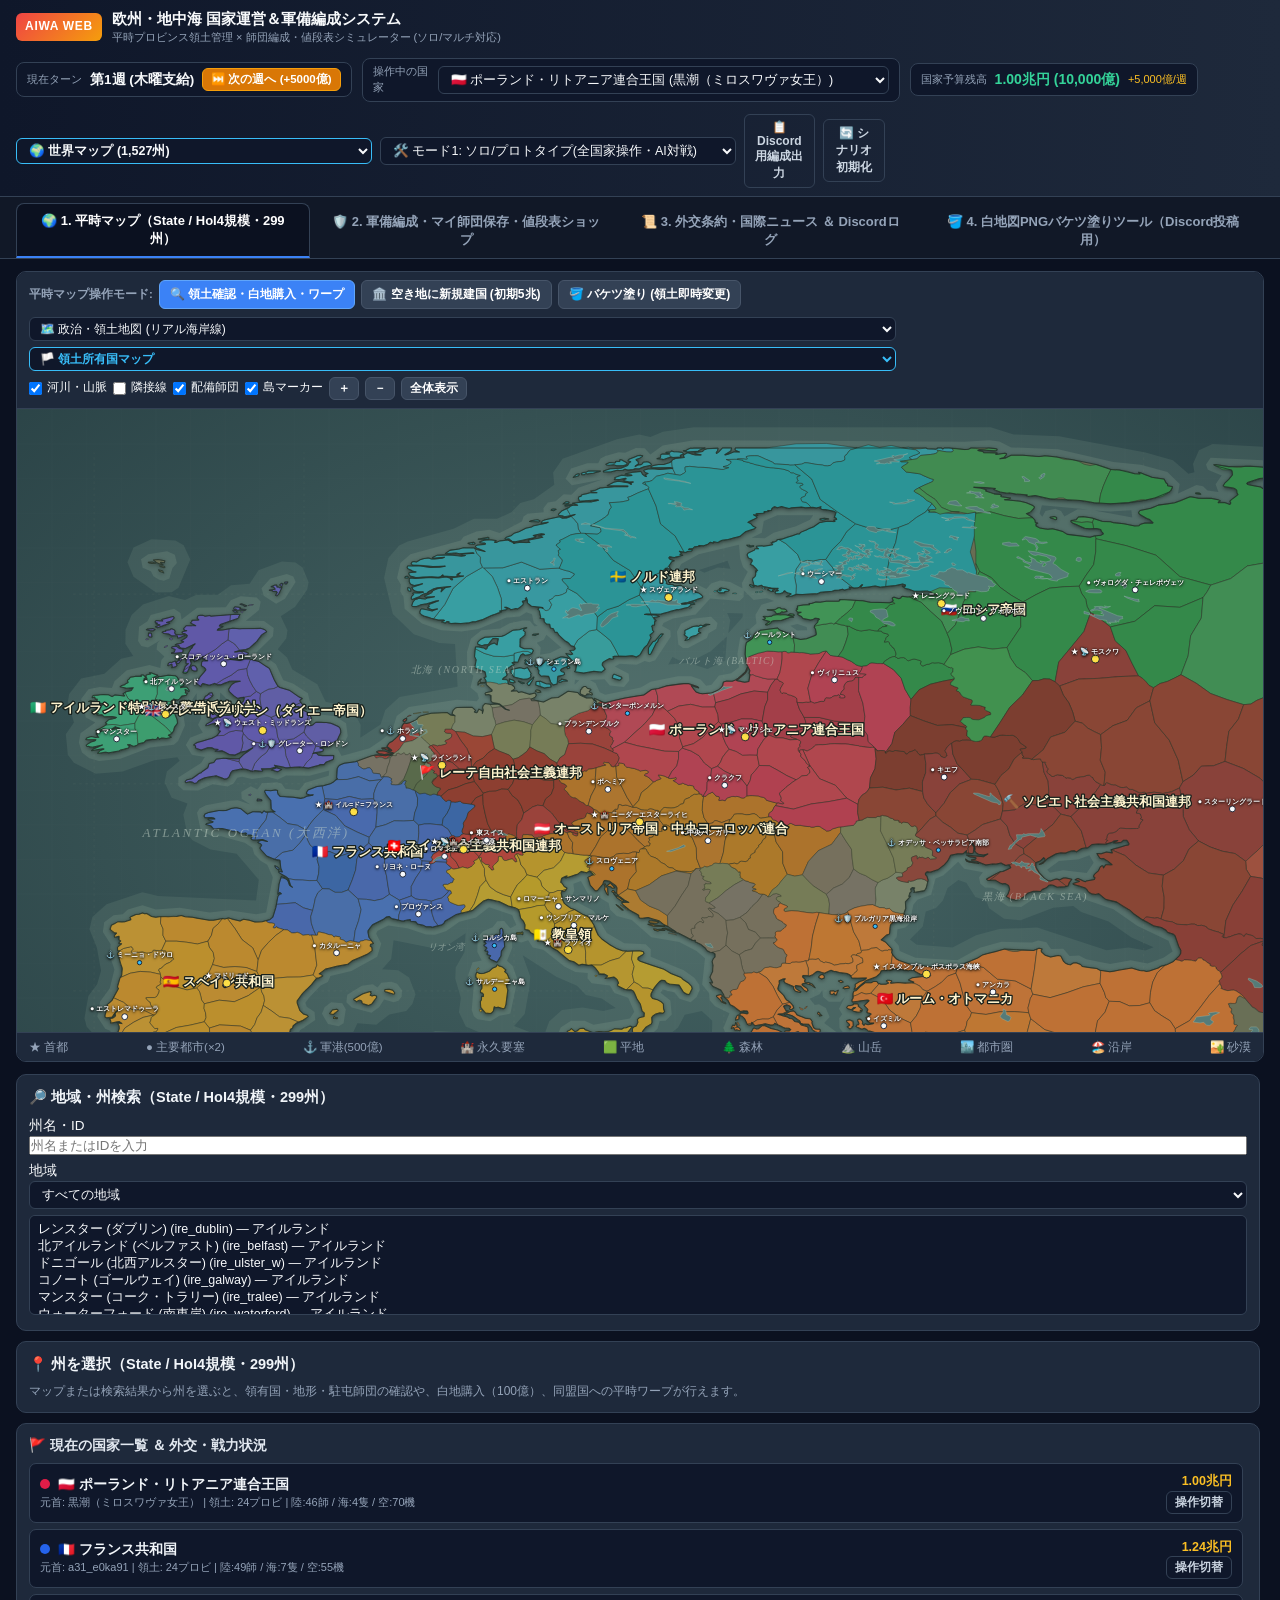
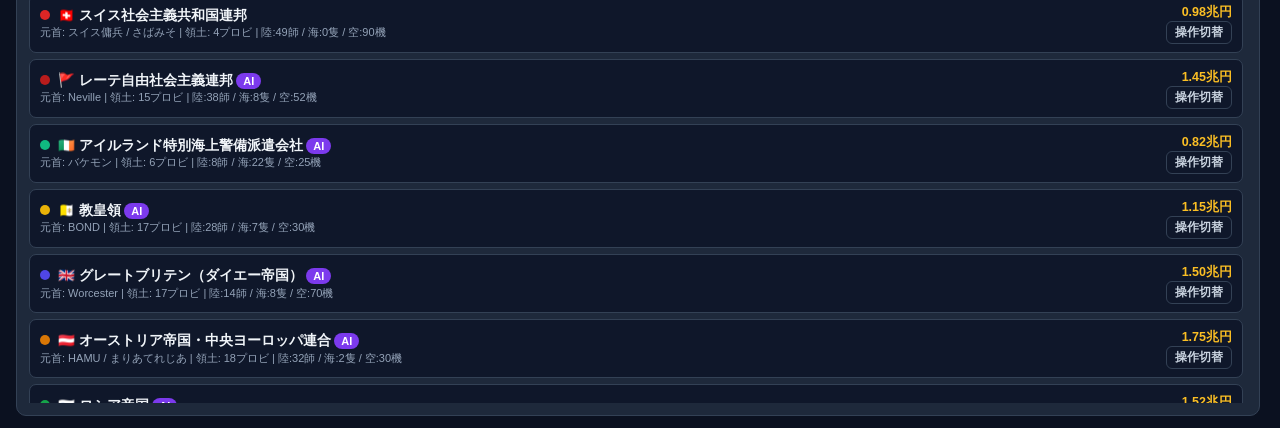
==== static/index.html @ 78592001 "feat: 陸海空の兵器区分フィルタ・戦車カタログ、史実編成プリセット拡充、国家・軍備共有コード(入出力)機能を実装" ====
<!DOCTYPE html>
<html lang="ja">
<head>
  <meta charset="UTF-8" />
  <meta name="viewport" content="width=device-width, initial-scale=1.0" />
  <title>AIWA Web Command — 欧州・地中海 国家運営＆戦術ウォーゲーム</title>
  <link rel="stylesheet" href="/static/styles.css?v=20261110_europe1914" />
</head>
<body>
  <!-- トップヘッダー：国家切替・予算表示・週進行・モード切替 -->
  <header class="topbar">
    <div class="brand">
      <span class="brand-badge">AIWA WEB</span>
      <div>
        <h1>欧州・地中海 国家運営＆軍備編成システム</h1>
        <p class="subtitle">平時プロビンス領土管理 × 師団編成・値段表シミュレーター (ソロ/マルチ対応)</p>
      </div>
    </div>

    <div class="topbar-center">
      <div class="stat-pill">
        <span class="pill-label">現在ターン</span>
        <strong id="ui-week">第1週 (木曜支給)</strong>
        <button id="btn-advance-week" class="btn btn-xs btn-amber" title="木曜0:00の週資金(+5000億＋割譲ボーナス)を全国家に支給し、AI国家を行動させます">⏭️ 次の週へ (+5000億)</button>
      </div>

      <div class="stat-pill nation-selector-pill">
        <span class="pill-label">操作中の国家</span>
        <select id="select-active-nation"></select>
        <span id="ui-nation-ai-badge" class="badge badge-ai" style="display:none;">AI担当</span>
      </div>

      <div class="stat-pill budget-pill">
        <span class="pill-label">国家予算残高</span>
        <strong id="ui-nation-budget">0.00兆円 (0億)</strong>
        <span id="ui-nation-income" class="sub-val">+5000億/週</span>
      </div>
    </div>

    <div class="topbar-right">
      <select id="select-active-world" class="select-world-dropdown" title="ワールド切替">
        <option value="world_admin1" selected>🌍 世界マップ (1,527州)</option>
        <option value="default">🇪🇺 欧州マップ (299州・現行戦役)</option>
      </select>
      <select id="select-game-mode" class="mode-select" title="まず1(ソロ/検証プロトタイプ) と のちに2(マルチプレイ国別ロック) を切り替え">
        <option value="sandbox">🛠️ モード1: ソロ/プロトタイプ(全国家操作・AI対戦)</option>
        <option value="multiplayer">🌐 モード2: マルチプレイ(国別パスコード保護)</option>
      </select>
      <button id="btn-export-discord" class="btn btn-sm btn-outline">📋 Discord用編成出力</button>
      <button id="btn-scenario-menu" class="btn btn-sm btn-outline">🔄 シナリオ初期化</button>
    </div>
  </header>

  <!-- メインナビゲーションタブ（宣戦布告以降の戦時マップは一旦切り離し） -->
  <nav class="main-tabs">
    <button class="tab-btn active" data-tab="tab-peacetime-map">
      🌍 1. 平時マップ（State / HoI4規模・299州）
    </button>
    <button class="tab-btn tab-war-highlight" data-tab="tab-wartime-map" style="display:none;">
      ⚔️ 戦時マップ（分離型・戦術作戦ボード ＆ AI審判）
      <span id="badge-active-wars" class="tab-counter">1</span>
    </button>
    <button class="tab-btn" data-tab="tab-military">
      🛡️ 2. 軍備編成・マイ師団保存・値段表ショップ
    </button>
    <button class="tab-btn" data-tab="tab-diplomacy">
      📜 3. 外交条約・国際ニュース ＆ Discordログ
    </button>
    <button class="tab-btn" data-tab="tab-png-painter">
      🪣 4. 白地図PNGバケツ塗りツール（Discord投稿用）
    </button>
  </nav>

  <!-- ====================================================================== -->
  <!-- TAB 1: 平時マップ（戦略プロビンス地図・建国・白地購入・平時ワープ） -->
  <!-- ====================================================================== -->
  <main id="tab-peacetime-map" class="tab-panel active">
    <div class="split-layout">
      <!-- 左：インタラクティブ欧州・地中海プロビンスSVGマップ -->
      <section class="map-Area">
        <div class="map-toolbar">
          <div class="tool-group">
            <span class="tool-label">平時マップ操作モード:</span>
            <button class="btn btn-sm map-tool-btn active" data-ptool="inspect">🔍 領土確認・白地購入・ワープ</button>
            <button class="btn btn-sm map-tool-btn" data-ptool="found">🏛️ 空き地に新規建国 (初期5兆)</button>
            <button class="btn btn-sm map-tool-btn" data-ptool="bucket">🪣 バケツ塗り (領土即時変更)</button>
          </div>
          <div class="tool-group">
            <select id="select-peace-map-style" class="mode-select" style="font-size:12px;padding:3px 6px;">
              <option value="political">🗺️ 政治・領土地図 (リアル海岸線)</option>
              <option value="terrain">⛰️ 自然地形アトラス (山岳・河川強調)</option>
              <option value="hq_dark">📡 参謀本部ブリーフィング図</option>
            </select>
            <select id="select-peace-color-mode" class="mode-select" style="font-size:12px;padding:3px 6px;border-color:#38bdf8;background:#0f172a;color:#38bdf8;font-weight:600;">
              <option value="owner">🏳️ 領土所有国マップ</option>
              <option value="diplomacy">🤝 外交関係カラーマップ</option>
            </select>
            <label class="checkbox-label">
              <input type="checkbox" id="chk-show-terrain" checked /> 河川・山脈
            </label>
            <label class="checkbox-label">
              <input type="checkbox" id="chk-show-adj" /> 隣接線
            </label>
            <label class="checkbox-label">
              <input type="checkbox" id="chk-show-units" checked /> 配備師団
            </label>
            <label class="checkbox-label" id="label-chk-island-markers">
              <input type="checkbox" id="chk-show-island-markers" checked /> 島マーカー
            </label>
            <button id="btn-peace-zoom-in" class="btn btn-xs">＋</button>
            <button id="btn-peace-zoom-out" class="btn btn-xs">－</button>
            <button id="btn-peace-zoom-reset" class="btn btn-xs">全体表示</button>
          </div>
        </div>

        <div id="peacetime-map-viewport" class="svg-viewport">
          <svg id="peacetime-svg" viewBox="150 40 1120 920" xmlns="http://www.w3.org/2000/svg"></svg>
          <div id="hoi4-state-tooltip" role="tooltip" hidden></div>
        </div>

        <div class="map-legend">
          <span>★ 首都</span>
          <span>● 主要都市(×2)</span>
          <span>⚓ 軍港(500億)</span>
          <span>🏰 永久要塞</span>
          <span>🟩 平地</span>
          <span>🌲 森林</span>
          <span>⛰️ 山岳</span>
          <span>🏙️ 都市圏</span>
          <span>🏖️ 沿岸</span>
          <span>🏜️ 砂漠</span>
        </div>
        <div id="diplomacy-legend-bar" class="map-legend" style="display:none;background:rgba(15,23,42,0.9);border:1px solid #38bdf8;margin-top:4px;">
          <strong style="color:#38bdf8;">🤝 外交カラー凡例:</strong>
          <span><span style="display:inline-block;width:12px;height:12px;background:#fde047;border-radius:2px;vertical-align:middle;"></span> 選択国家(自国)</span>
          <span><span style="display:inline-block;width:12px;height:12px;background:#10b981;border-radius:2px;vertical-align:middle;"></span> 軍事同盟国</span>
          <span><span style="display:inline-block;width:12px;height:12px;background:#38bdf8;border-radius:2px;vertical-align:middle;"></span> 不可侵条約国</span>
          <span><span style="display:inline-block;width:12px;height:12px;background:#a855f7;border-radius:2px;vertical-align:middle;"></span> 軍事通行権</span>
          <span><span style="display:inline-block;width:12px;height:12px;background:#ef4444;border-radius:2px;vertical-align:middle;"></span> 交戦国(戦争中)</span>
          <span><span style="display:inline-block;width:12px;height:12px;background:#475569;border-radius:2px;vertical-align:middle;"></span> 中立国</span>
        </div>
      </section>

      <!-- 右：選択プロビンス詳細 / 建国フォーム / バケツ塗りパレット -->
      <aside class="side-panel">
        <div class="card state-search">
          <h2>🔎 地域・州検索（State / HoI4規模・299州）</h2>
          <label>州名・ID <input id="state-search" type="search" placeholder="州名またはIDを入力" /></label>
          <label>地域 <select id="state-region-filter"><option value="">すべての地域</option></select></label>
          <select id="state-search-results" size="5" aria-label="検索結果"></select>
        </div>
        <!-- パネルA: プロビンス詳細＆白地購入＆平時ワープ -->
        <div id="peace-panel-inspect" class="card">
          <h2 id="prov-detail-title">📍 州を選択（State / HoI4規模・299州）</h2>
          <div id="prov-detail-body" class="card-body">
            <p class="muted">マップまたは検索結果から州を選ぶと、領有国・地形・駐屯師団の確認や、白地購入（100億）、同盟国への平時ワープが行えます。</p>
          </div>
        </div>

        <!-- パネルB: 新規建国ウィザード -->
        <div id="peace-panel-found" class="card" style="display:none;">
          <h2>🏛️ 新規建国申請（#建国ルール 準拠）</h2>
          <p class="rule-note">
            ・首都と主要都市は、選んだ白地の領土でつなげてください<br/>
            ・<strong>首都1つ＋主要都市2つ</strong>を設置（基本的に陸続き必須）<br/>
            ・建国時に<strong>初期資金5兆円（50,000億）</strong>を支給！
          </p>
          <div class="form-grid">
            <label>国名 <input type="text" id="found-name" placeholder="例: 地中海連邦共和国" /></label>
            <div class="row-2">
              <label>国旗絵文字 <input type="text" id="found-flag" value="🏳️" /></label>
              <label>国家カラー <input type="color" id="found-color" value="#06b6d4" /></label>
            </div>
            <div class="row-2">
              <label>指導者・プレイヤー名 <input type="text" id="found-leader" placeholder="あなたの名前" /></label>
              <label>パスコード(マルチ用・任意) <input type="text" id="found-passcode" placeholder="省略可" /></label>
            </div>
            <label class="checkbox-label">
              <input type="checkbox" id="found-is-ai" /> 🤖 この国をAI国家（CPU担当）にする
            </label>
            <div class="found-selection-box">
              <div><strong class="found-capital">★ 首都 (1つ):</strong> <span id="found-cap-label" class="highlight-text">マップ上の空き地をクリック</span></div>
              <div><strong class="found-city">● 主要都市 (2つ):</strong> <span id="found-cities-label" class="highlight-text">未選択 (0/2)</span></div>
              <div><strong class="found-extra">🗺️ 追加初期領土:</strong> <span id="found-provs-label" class="muted">なし</span></div>
              <button type="button" id="btn-found-austria-1914" class="btn btn-xs btn-outline" hidden>1914年のオーストリア＝ハンガリー帝国領を選択</button>
              <p id="found-status" role="status">白地の首都1つと主要都市2つを選んでください。</p>
              <button type="button" id="btn-found-connect" class="btn btn-xs btn-outline" disabled>間の空き地を追加</button>
              <button type="button" id="btn-found-clear-sel" class="btn btn-xs btn-outline">選択プロビンスをクリア</button>
            </div>
            <label>国家設定・背景ストーリー <textarea id="found-lore" rows="2" placeholder="建国の経緯や政体など"></textarea></label>
            <button id="btn-submit-found" class="btn btn-primary btn-block">🏛️ この内容で建国する（初期資金5兆円交付）</button>
          </div>
        </div>

        <!-- パネルC: バケツ塗りツール -->
        <div id="peace-panel-bucket" class="card" style="display:none;">
          <h2>🪣 領土バケツ塗りモード</h2>
          <p class="rule-note">塗りたい国家（または白地化）を選んでマップ上のプロビンスをクリックすると、即座に領土が切り替わります。</p>
          <label>塗りつぶし対象:
            <select id="select-bucket-owner"></select>
          </label>
        </div>

        <!-- 選択中プロビンスへの平時ワープ＆国家サマリー -->
        <div class="card">
          <h3>🚩 現在の国家一覧 ＆ 外交・戦力状況</h3>
          <div id="peace-nation-list" class="nation-mini-list"></div>
        </div>
      </aside>
    </div>
  </main>

  <!-- ====================================================================== -->
  <!-- TAB 2: 戦時マップ（平時マップから完全分離された戦術作戦ボード＆戦争審判） -->
  <!-- ====================================================================== -->
  <main id="tab-wartime-map" class="tab-panel">
    <div class="split-layout war-layout">
      <!-- 左：戦時専用・戦術作戦ボード (map.army / tactrace スタイル) -->
      <section class="map-area">
        <div class="map-toolbar war-toolbar">
          <div class="tool-group">
            <label>対象戦争:
              <select id="select-active-war"></select>
            </label>
            <button id="btn-open-declare-war" class="btn btn-xs btn-danger">🔥 新規宣戦布告</button>
            <label>戦術マップ戦域:
              <select id="select-war-theater"></select>
            </label>
          </div>

          <div class="tool-group">
            <span class="tool-label">作戦ボード描画ツール:</span>
            <button class="btn btn-xs war-tool-btn active" data-wtool="move">✥ 部隊アイコン移動</button>
            <button class="btn btn-xs war-tool-btn" data-wtool="add_unit">➕ 部隊シンボル追加</button>
            <button class="btn btn-xs war-tool-btn" data-wtool="draw_attack">🏹 攻撃進軍矢印</button>
            <button class="btn btn-xs war-tool-btn" data-wtool="draw_defend">🛡️ 防衛陣地線</button>
            <button class="btn btn-xs war-tool-btn" data-wtool="draw_naval">🌊 強襲揚陸・艦隊機動</button>
            <button class="btn btn-xs war-tool-btn" data-wtool="draw_counter">⚡ 機動逆襲矢印</button>
          </div>

          <div class="tool-group">
            <label>操作陣営:
              <select id="select-war-side">
                <option value="attacker">🔴 攻撃側陣営</option>
                <option value="defender">🔵 防衛側陣営</option>
              </select>
            </label>
            <label>表示レイヤー:
              <select id="select-war-layer-view">
                <option value="both">👁️ 両軍表示 (審判・全体検証)</option>
                <option value="attacker">🔴 攻撃側作戦のみ表示</option>
                <option value="defender">🔵 防衛側作戦のみ表示</option>
              </select>
            </label>
            <button id="btn-war-clear-drawings" class="btn btn-xs btn-outline">🗑️ 選択陣営の矢印クリア</button>
          </div>
        </div>

        <!-- 戦時専用・戦術SVGボード (1000x860) -->
        <div id="wartime-map-viewport" class="svg-viewport war-viewport">
          <svg id="wartime-svg" viewBox="0 0 1080 860" xmlns="http://www.w3.org/2000/svg"></svg>
        </div>

        <div class="map-legend war-legend">
          <span>💡 <strong>使い方:</strong> 『🏹 攻撃進軍矢印』等を選び、戦術マップ上を<strong>ドラッグ（または始点→終点クリック）</strong>すると作戦矢印を描画できます。『✥ 部隊アイコン移動』でNATO兵科シンボルを自由配置できます。</span>
          <div>
            <button id="btn-export-milx" class="btn btn-xs btn-outline">💾 作戦ファイル(.milxyz/.json)保存</button>
            <label class="btn btn-xs btn-outline" style="cursor:pointer;">
              📂 作戦ファイル読込 <input type="file" id="input-import-milx" accept=".json,.milxyz" style="display:none;" />
            </label>
          </div>
        </div>
      </section>

      <!-- 右：作戦ドクトリン提出・戦力比較・AI自動立案・ハイブリッド審判実行 -->
      <aside class="side-panel war-side-panel">
        <div class="card">
          <div class="card-header-flex">
            <h2 id="war-panel-title">⚔️ 戦術作戦司令部</h2>
            <span id="war-status-badge" class="badge badge-warn">作戦立案中</span>
          </div>

          <div id="war-coalition-box" class="coalition-versus-box"></div>

          <!-- 部隊シンボル追加設定（add_unit選択時） -->
          <div id="war-add-unit-box" class="sub-box" style="display:none;">
            <h4>➕ 戦術マップへ追加するNATO部隊シンボル</h4>
            <div class="row-2">
              <select id="new-tu-type">
                <option value="infantry">歩兵師団/軍団 [X]</option>
                <option value="mech">機械化歩兵部隊</option>
                <option value="armor">機甲・戦車軍団</option>
                <option value="mountain">山岳歩兵部隊</option>
                <option value="airborne">空挺降下部隊</option>
                <option value="marine">海兵強襲揚陸部隊</option>
                <option value="fleet">主力艦隊・船団</option>
                <option value="air">航空撃滅・爆撃航空団</option>
              </select>
              <input type="text" id="new-tu-name" placeholder="部隊名 (例: 第1機甲軍)" />
            </div>
            <p class="muted">※上の項目を設定して左の戦術マップをクリックすると配置されます。</p>
          </div>

          <!-- 戦略目標プロビンス指定（平時マップ連動の攻略目標） -->
          <div class="sub-box">
            <h4>🎯 戦略攻略目標プロビンス（勝敗時の占領対象）</h4>
            <div class="row-2">
              <select id="war-arrow-from"></select>
              <select id="war-arrow-to"></select>
            </div>
            <div class="row-2" style="margin-top:6px;">
              <select id="war-arrow-type">
                <option value="attack">地上正面突破</option>
                <option value="naval">強襲上陸(要:揚陸船団)</option>
                <option value="airborne">空挺降下(要:空挺連隊)</option>
              </select>
              <button id="btn-add-strat-target" class="btn btn-xs btn-primary">＋ 攻略目標に追加</button>
            </div>
            <div id="war-strat-target-list" class="tag-list" style="margin-top:6px;"></div>
          </div>

          <!-- 両陣営の作戦ドクトリン＆AI自動立案 -->
          <div class="doctrine-box">
            <div class="doctrine-header">
              <strong>🔴 攻撃側 作戦ドクトリン・指示書</strong>
              <button id="btn-ai-plan-atk" class="btn btn-xs btn-outline">🤖 AIに攻撃作戦を自動立案させる</button>
            </div>
            <textarea id="war-atk-doctrine" rows="2" placeholder="攻撃側の重点突破方向、航空支援、艦隊運用方針を記入"></textarea>

            <div class="doctrine-header" style="margin-top:8px;">
              <strong>🔵 防衛側 作戦ドクトリン・指示書</strong>
              <button id="btn-ai-plan-dfn" class="btn btn-xs btn-outline">🤖 AIに防衛作戦を自動立案させる</button>
            </div>
            <textarea id="war-dfn-doctrine" rows="2" placeholder="防衛側の防衛線、要塞活用、機動予備の逆襲方針を記入"></textarea>

            <div class="row-2" style="margin-top:8px;">
              <button id="btn-save-war-plan" class="btn btn-sm btn-primary">💾 作戦計画を保存・提出</button>
              <label class="checkbox-label">
                <input type="checkbox" id="chk-use-ai-llm" /> 🤖 AI審判ナラティブ追加
              </label>
            </div>
          </div>

          <hr class="sep" />

          <!-- 審判判定実行ボタン -->
          <button id="btn-resolve-war" class="btn btn-danger btn-block btn-lg">
            ⚖️ 戦争審判を実行する（制空・制海・地上突破・降伏判定）
          </button>
        </div>

        <!-- 戦争判定結果レポート表示カード -->
        <div class="card">
          <h3>📊 戦争審判レポート（#戦争結果 出力対応）</h3>
          <div id="war-result-container" class="war-report-box">
            <p class="muted">『⚖️ 戦争審判を実行する』を押すと、両軍の師団編成・戦車スペック・軍港有無・船団枠・制空権・地形補正・作戦矢印を統合計算した公式戦況レポートがここに表示されます。</p>
          </div>
        </div>
      </aside>
    </div>
  </main>

  <!-- ====================================================================== -->
  <!-- TAB 3: 軍備編成・師団設計ビルダー＆値段表ショップ -->
  <!-- ====================================================================== -->
  <main id="tab-military" class="tab-panel">
    <!-- 上部：残資金・軍事費内訳・週次予算ダッシュボード -->
    <div id="military-budget-dashboard" class="budget-dashboard-card"></div>

    <div class="military-grid">
      <!-- 左カラム：陸軍オリジナル師団ビルダー＆戦車車種カスタム -->
      <section class="card">
        <div class="card-header-flex">
          <h2>🪖 陸軍 師団編成ビルダー（#陸軍値段表 / #陸軍_連隊編成）</h2>
          <button id="btn-open-custom-tank" class="btn btn-xs btn-amber">🔧 架空・カスタム戦車開発</button>
        </div>
        <p class="rule-note">
          ・<strong>①基幹連隊（3〜4個）＋ ②砲兵連隊（1個まで・砲兵突破連隊含む）＋ ③補助大隊（4個まで）</strong>を組み合わせて編成<br/>
          ・戦車大隊(76両)の戦車を変更すると<strong>「76両×単価＋10億」</strong>、戦車中隊(22両)は<strong>「22両×単価」</strong>で自動計算！<br/>
          ・各連隊・大隊の<strong>公式説明文（全文）</strong>を確認でき、作成した編成は<strong>「自分用の師団」</strong>として保存できます。
        </p>

        <!-- 公式テンプレート＆史実編成ライブラリ 1クリック読込 -->
        <div class="template-bar" style="display:flex;flex-wrap:wrap;gap:6px;align-items:center;">
          <span>📌 テンプレ読込:</span>
          <select id="select-history-tpl" style="font-size:11.5px;padding:3px 8px;background:#1e293b;color:#fde047;border:1px solid #eab308;border-radius:4px;font-weight:600;">
            <option value="">🏛️ 史実編成ライブラリから選ぶ...</option>
            <option value="tpl_de_panzer_1939">🇩🇪 1939年ドイツ装甲師団 (電撃戦)</option>
            <option value="tpl_su_rifle_div">🇷🇺 ソ連赤軍ライフル師団 (狙撃師団)</option>
            <option value="tpl_us_armored_div">🇺🇸 米軍機甲師団 (諸兵科連合)</option>
            <option value="tpl_uk_airborne_div">🇬🇧 英軍第1空挺師団 (レッドデビルズ)</option>
            <option value="tpl_jp_infantry_div">🇯🇵 日本陸軍歩兵師団 (常設師団)</option>
            <option value="tpl_su_guards_tank">⭐ ソ連親衛重戦車突破軍</option>
          </select>
          <button class="btn btn-xs btn-outline tpl-load-btn" data-tpl="tpl_infantry_div">歩兵師団 (380億)</button>
          <button class="btn btn-xs btn-outline tpl-load-btn" data-tpl="tpl_motorized_div">自動車化 (440億)</button>
          <button class="btn btn-xs btn-outline tpl-load-btn" data-tpl="tpl_mechanized_div">機械化 (740億)</button>
          <button class="btn btn-xs btn-outline tpl-load-btn" data-tpl="tpl_armored_div">機甲 (1240億)</button>
        </div>

        <!-- 自分用の師団（保存済みマイ師団テンプレート）一覧・読込・保存 -->
        <div class="user-template-box">
          <div class="sec-title">
            <strong>⭐ 自分用の師団（マイ師団テンプレート保存・読込）</strong>
            <button type="button" id="btn-save-user-template" class="btn btn-xs btn-amber">💾 現在の編成を「自分用の師団」に保存</button>
          </div>
          <div id="user-templates-list" class="user-templates-list"></div>
        </div>

        <div class="builder-form">
          <div class="row-2">
            <label>師団名称 <input type="text" id="div-name" value="第1歩兵師団" /></label>
            <label>編成師団数 <input type="number" id="div-count" value="5" min="1" max="200" /></label>
          </div>

          <!-- 基幹連隊 (3〜4個) -->
          <div class="builder-section">
            <div class="sec-title">
              <strong>① 基幹連隊（3〜4個）</strong>
              <button type="button" id="btn-add-regiment" class="btn btn-xs btn-outline">＋ 連隊枠を追加 (最大4)</button>
            </div>
            <div id="builder-regiments-list"></div>
          </div>

          <!-- 砲兵連隊 (0〜1個：軽砲・重砲・自走砲・山岳砲・砲兵突破連隊・自走ロケット砲) -->
          <div class="builder-section">
            <div class="sec-title"><strong>② 砲兵連隊（各師団に1個まで・砲兵突破連隊もここ）</strong></div>
            <select id="builder-artillery"></select>
            <div id="builder-artillery-desc" class="unit-full-desc"></div>
          </div>

          <!-- 補助大隊 (0〜4個) -->
          <div class="builder-section">
            <div class="sec-title">
              <strong>③ 補助大隊（最大4個まで）</strong>
              <button type="button" id="btn-add-support" class="btn btn-xs btn-outline">＋ 補助大隊を追加 (最大4)</button>
            </div>
            <div id="builder-supports-list"></div>
          </div>

          <!-- リアルタイム試算・残資金プレビュー＆構成部隊説明文 -->
          <div id="div-preview-box" class="spec-preview-box"></div>

          <div style="display:flex;align-items:center;justify-content:space-between;gap:8px;margin-bottom:6px;">
            <label class="checkbox-label" style="font-size:12px;">
              <input type="checkbox" id="chk-also-save-tpl" /> 配備と同時に「自分用の師団」にも保存する
            </label>
          </div>

          <button id="btn-buy-division" class="btn btn-primary btn-block">
            🪖 この師団を編成・購入して配備する
          </button>

          <!-- 全連隊・砲兵・補助大隊の公式説明文カタログ辞典（全文表示） -->
          <details class="catalog-reference-details" style="margin-top:10px;">
            <summary>📖 全連隊・砲兵連隊・補助大隊 公式説明文一覧（クリックで全文表示）</summary>
            <div id="army-catalog-full-reference" class="catalog-reference-body"></div>
          </details>
        </div>
      </section>

      <!-- 中央カラム：陸海空・施設・核兵器 総合調達ショップ -->
      <section class="card">
        <h2>🪖⚓✈️🏰 陸海空・施設 総合調達ショップ</h2>
        <div class="shop-tabs">
          <button class="btn btn-sm shop-tab-btn active" data-shop="navy">⚓ 海軍艦艇・船団</button>
          <button class="btn btn-sm shop-tab-btn" data-shop="air">✈️ 空軍機体・核兵器</button>
          <button class="btn btn-sm shop-tab-btn" data-shop="tank">🪖 陸軍戦車カタログ</button>
          <button class="btn btn-sm shop-tab-btn" data-shop="facility">🏰 軍港(必須)・要塞・レーダー</button>
        </div>

        <div id="shop-facility-prov-bar" class="sub-box" style="display:none;margin-bottom:8px;">
          <label style="display:flex;align-items:center;justify-content:space-between;gap:8px;flex-wrap:wrap;">
            <strong>📍 施設の配備先プロビンス:</strong>
            <select id="shop-facility-prov" style="flex:1;min-width:180px;"></select>
          </label>
          <p class="muted" style="margin-top:4px;font-size:11px;">※選択した自国プロビンスに施設（⚓軍港・📡防空レーダー網・🏰永久要塞・🛡️海岸砲要塞）を配備し、平時マップ上に反映します。</p>
        </div>

        <div class="shop-filter-bar">
          <select id="shop-country-filter">
            <option value="ALL">すべての国</option>
          </select>
          <select id="shop-category-filter">
            <option value="ALL">すべての兵器区分</option>
          </select>
          <input type="text" id="shop-search" placeholder="兵器名・区分で検索 (例: 重戦車, 戦闘機, 大和, P-51)..." />
        </div>

        <div id="shop-items-list" class="shop-list"></div>
      </section>

      <!-- 右カラム：選択国家の現在保有戦力一覧＆全額返金解体 -->
      <section class="card">
        <div class="card-header-flex">
          <h2>📋 現在保有している軍備一覧</h2>
          <div style="display:flex;align-items:center;gap:6px;">
            <button id="btn-open-share-code" class="btn btn-xs btn-amber">📦 共有コード (入出力)</button>
            <span class="badge badge-ok">解体時100%返金</span>
          </div>
        </div>
        <div id="nation-force-summary" class="force-summary-banner"></div>
        <div id="nation-inventory-list" class="inventory-list"></div>
      </section>
    </div>
  </main>

  <!-- ====================================================================== -->
  <!-- TAB 4: 外交・条約・講和条約・国際ニュース＆Discordログ連携 -->
  <!-- ====================================================================== -->
  <main id="tab-diplomacy" class="tab-panel">
    <div class="military-grid">
      <!-- 左：条約締結・講和条約シミュレーター -->
      <section class="card">
        <h2>🤝 条約締結・講和条約（#外交ルール 準拠）</h2>
        <p class="rule-note">
          ・<strong>不可侵条約(1週間)</strong> と <strong>軍事同盟(1週間)</strong> は<strong>合計4カ国まで</strong>締結可能<br/>
          ・<strong>軍事的通行権</strong> は連絡なしで領域通過・平時ワープが可能（侵攻には使用不可・期限なし）<br/>
          ・<strong>講和条約</strong> は賠償金（1回目1.8兆 / 2回目0.9兆 / 3回目0.4兆・運営支給）＋初期領土の1/3まで割譲可（1プロビにつき週資金+100億）。締結後2週間は再宣戦不可。
        </p>

        <div class="form-grid">
          <label>条約種別
            <select id="treaty-type">
              <option value="nap">🕊️ 不可侵条約（1週間有効・宣戦不可）</option>
              <option value="alliance">🛡️ 軍事同盟（1週間有効・不可侵＋参戦義務）</option>
              <option value="transit">🚂 軍事的通行権（無期限・平時ワープ許可）</option>
              <option value="peace">🏳️ 講和条約（賠償金交付・領土割譲・2週間不可侵）</option>
            </select>
          </label>
          <div class="row-2">
            <label>締約国A (講和時は戦勝国) <select id="treaty-nat-a"></select></label>
            <label>締約国B (講和時は敗戦国) <select id="treaty-nat-b"></select></label>
          </div>
          <label>条約名称 <input type="text" id="treaty-name" placeholder="例: パリ防衛条約 / 露波中立条約" /></label>
          <div id="peace-cede-box" class="sub-box" style="display:none;">
            <strong>🏳️ 講和条約：割譲するプロビンス（敗戦国の初期領土1/3まで）</strong>
            <div id="peace-cede-provinces" class="checkbox-grid"></div>
          </div>
          <label>条約条文・備考 <textarea id="treaty-desc" rows="2" placeholder="条約の詳細条項（省略時は自動生成）"></textarea></label>
          <button id="btn-create-treaty" class="btn btn-primary btn-block">📜 条約を締結して #外交報告 に公示する</button>
        </div>

        <hr class="sep" />
        <h3>📌 現在有効な条約一覧</h3>
        <div id="active-treaties-list" class="treaty-list"></div>
      </section>

      <!-- 中央：国際ニュース発表＆タイムライン -->
      <section class="card">
        <h2>📰 国際ニュース・外交声明（#国際ニュース）</h2>
        <div class="form-grid" style="margin-bottom:12px;">
          <input type="text" id="news-title" placeholder="見出し (例: 【外務省声明】局外中立の宣言について)" />
          <textarea id="news-body" rows="3" placeholder="声明本文を入力..."></textarea>
          <button id="btn-post-news" class="btn btn-primary btn-sm">📣 国際ニュースに声明を発表</button>
        </div>
        <div id="news-feed-list" class="news-feed"></div>
      </section>

      <!-- 右：現在のDiscordサーバー(SQLite DB) リアルタイムログ閲覧 -->
      <section class="card">
        <div class="card-header-flex">
          <h2>💬 Discord AIWA 実サーバーログ連動</h2>
          <button id="btn-sync-discord" class="btn btn-xs btn-outline">🔄 最新ログ取得</button>
        </div>
        <p class="muted">ローカルの <code>discord_messages.db</code> に保存されているAIWAサーバーの投稿（#国際ニュース / #外交報告 / #戦争1 / #建国申請）を参照できます。</p>
        <div id="discord-logs-list" class="news-feed"></div>
      </section>
    </div>
  </main>

  <!-- ====================================================================== -->
  <!-- TAB 5: 白地図PNGバケツ塗りツール（Discordの #地図 投稿用） -->
  <!-- ====================================================================== -->
  <main id="tab-png-painter" class="tab-panel">
    <div class="card">
      <div class="card-header-flex">
        <div>
          <h2>🪣 世界地図バケツ塗りツール</h2>
          <p class="muted">世界マップと同じ区画をクリックで塗り、PNGで保存できます。手元の画像も読み込めます。</p>
        </div>
        <div class="tool-group">
          <button id="btn-png-europe-1914" class="btn btn-sm btn-outline" hidden>1914年の欧州を色分け</button>
          <button id="btn-png-world-map" class="btn btn-sm btn-outline">🌍 白地図に戻す</button>
          <label class="btn btn-sm btn-primary" style="cursor:pointer;">
            📂 白地図PNG画像を読み込む <input type="file" id="png-file-input" accept="image/*" style="display:none;" />
          </label>
          <label>塗り色: <input type="color" id="png-fill-color" value="#e11d48" /></label>
          <label>許容誤差（画像のみ）: <input type="number" id="png-tolerance" value="32" min="1" max="120" style="width:60px;" /></label>
          <button id="btn-png-undo" class="btn btn-sm btn-outline">↩️ 元に戻す</button>
          <button id="btn-png-download" class="btn btn-sm btn-amber">💾 塗った地図をPNG保存</button>
        </div>
      </div>
      <div class="tool-group" role="group" aria-label="バケツ塗り地図の表示">
        <button id="btn-png-zoom-in" class="btn btn-sm btn-outline" aria-label="地図を拡大">＋</button>
        <button id="btn-png-zoom-out" class="btn btn-sm btn-outline" aria-label="地図を縮小">−</button>
        <button id="btn-png-zoom-reset" class="btn btn-sm btn-outline">全体表示</button>
        <span class="muted">ホイールで拡大・縮小、ドラッグで移動</span>
      </div>
      <div class="png-canvas-wrapper">
        <canvas id="png-paint-canvas" width="1280" height="720"></canvas>
      </div>
    </div>
  </main>

  <!-- モーダル1: 新規宣戦布告 -->
  <div id="modal-declare-war" class="modal-backdrop" style="display:none;">
    <div class="modal-card">
      <div class="card-header-flex">
        <h3>🔥 新規宣戦布告（#戦争ルール 準拠）</h3>
        <button class="btn btn-xs btn-outline modal-close" data-close="modal-declare-war">✕</button>
      </div>
      <p class="rule-note">
        ・参戦できるのは<strong>宣戦布告側3カ国、防衛側3カ国の合わせて6カ国まで</strong><br/>
        ・<strong>両陣営の参戦国数の差は1以下</strong>とする<br/>
        ・不可侵条約または講和条約（2週間）が有効な相手には宣戦できません。
      </p>
      <div class="form-grid">
        <label>戦争・戦役名称 <input type="text" id="decl-war-name" placeholder="例: 第2次ライン・アルプス戦争" /></label>
        <label>使用する戦時戦術マップ（戦域）
          <select id="decl-war-theater"></select>
        </label>
        <div class="row-2">
          <div>
            <strong>🔴 宣戦布告側（最大3カ国）</strong>
            <div id="decl-attackers-list" class="checkbox-grid"></div>
          </div>
          <div>
            <strong>🔵 防衛側（最大3カ国）</strong>
            <div id="decl-defenders-list" class="checkbox-grid"></div>
          </div>
        </div>
        <button id="btn-confirm-declare-war" class="btn btn-danger btn-block">⚔️ 宣戦布告して戦時作戦マップを開く</button>
      </div>
    </div>
  </div>

  <!-- モーダル2: 架空・カスタム戦車開発 -->
  <div id="modal-custom-tank" class="modal-backdrop" style="display:none;">
    <div class="modal-card">
      <div class="card-header-flex">
        <h3>🔧 架空兵器・カスタム戦車開発（#戦争ルール 準拠）</h3>
        <button class="btn btn-xs btn-outline modal-close" data-close="modal-custom-tank">✕</button>
      </div>
      <p class="rule-note">
        ・完全新規開発は禁止。<strong>1945年9月15日までに走行可能な車体と主砲が付いた砲塔</strong>をベースにすること。<br/>
        ・<strong>T-54試作とIS-4は強過ぎるため出禁</strong>です。<br/>
        ・SO-122（M4シャーマン＋122mm砲）などWW2で実現可能な組み合わせは可。
      </p>
      <div class="form-grid">
        <label>車両名称 <input type="text" id="ct-name" placeholder="例: SO-122 重火力シャーマン" /></label>
        <div class="row-2">
          <label>ベース車体 <input type="text" id="ct-hull" placeholder="例: M4A3シャーマン車体" /></label>
          <label>搭載主砲 <input type="text" id="ct-gun" placeholder="例: 122mm A-19 / D-25T" /></label>
        </div>
        <div class="row-2">
          <label>車両区分
            <select id="ct-category">
              <option value="中戦車">中戦車</option>
              <option value="重戦車">重戦車</option>
              <option value="軽戦車">軽戦車</option>
              <option value="超重戦車">超重戦車</option>
              <option value="巡航・快速戦車">巡航・快速戦車</option>
              <option value="歩兵戦車">歩兵戦車</option>
              <option value="自走砲・砲戦車">自走砲・砲戦車</option>
            </select>
          </label>
          <label>1両単価(億) <input type="number" id="ct-cost" value="4.2" step="0.1" min="0.5" /></label>
        </div>
        <label>車両説明・備考 <input type="text" id="ct-desc" placeholder="例: M4車体に122mm砲を搭載した火力支援戦車" /></label>
        <button id="btn-submit-custom-tank" class="btn btn-amber btn-block">🔧 カスタム戦車を値段表に登録する</button>
      </div>
    </div>
  </div>

  <!-- モーダル3: Discord提出用フォーマット出力＆シナリオ切替 -->
  <div id="modal-output" class="modal-backdrop" style="display:none;">
    <div class="modal-card">
      <div class="card-header-flex">
        <h3 id="modal-output-title">📋 Discordスレッド提出用 軍備・予算テキスト</h3>
        <button class="btn btn-xs btn-outline modal-close" data-close="modal-output">✕</button>
      </div>
      <textarea id="modal-output-text" rows="14" readonly style="width:100%;font-family:monospace;"></textarea>
      <div class="row-2" style="margin-top:8px;">
        <button id="btn-copy-output" class="btn btn-primary">📋 クリップボードにコピー</button>
        <button class="btn btn-outline modal-close" data-close="modal-output">閉じる</button>
      </div>
    </div>
  </div>

  <!-- モーダル4: シナリオ初期化メニュー -->
  <div id="modal-scenario" class="modal-backdrop" style="display:none;">
    <div class="modal-card">
      <div class="card-header-flex">
        <h3>🔄 ワールド・シナリオ初期化メニュー</h3>
        <button class="btn btn-xs btn-outline modal-close" data-close="modal-scenario">✕</button>
      </div>
      <div class="form-grid">
        <button id="btn-reset-world" class="btn btn-primary btn-block" style="background:#0284c7;border-color:#38bdf8;">
          🌍 シナリオ：世界マップ（全1,527州・世界規模建国）で初期化
        </button>
        <button id="btn-reset-aiwa" class="btn btn-primary btn-block">
          🌍 シナリオ①：AIWA 現行サーバー再現（欧州・地中海15カ国＋条約＋瑞西仏戦争）で初期化
        </button>
        <button id="btn-reset-blank" class="btn btn-amber btn-block">
          🏳️ シナリオ②：完全な白地図から新規スタート（ゼロから建国・ソロ/マルチ用）
        </button>
      </div>
    </div>
  </div>

  <!-- モーダル5: 国家データ／軍備のインポート・エクスポート（共有コード化） -->
  <div id="modal-share-code" class="modal-backdrop" style="display:none;">
    <div class="modal-card" style="max-width:620px;">
      <div class="card-header-flex">
        <h3>📦 国家データ／軍備 共有コード（インポート・エクスポート）</h3>
        <button class="btn btn-xs btn-outline modal-close" data-close="modal-share-code">✕</button>
      </div>
      <p class="rule-note">
        ・<strong>エクスポート</strong>: 現在選択中の国家の軍備（師団・艦艇・機体・施設・マイ師団）を共有コードとして出力・コピーできます。<br/>
        ・<strong>インポート</strong>: 共有コードを貼り付けることで、他プレイヤーの編成や保存データを瞬時に自国へ反映できます。
      </p>

      <div class="shop-tabs" style="margin-bottom:8px;">
        <button class="btn btn-sm share-tab-btn active" data-share-mode="export">📤 共有コードのエクスポート (出力)</button>
        <button class="btn btn-sm share-tab-btn" data-share-mode="import">📥 共有コードのインポート (読込)</button>
      </div>

      <!-- 出力パネル -->
      <div id="share-panel-export">
        <label>エクスポート対象:
          <select id="share-export-scope" style="margin-bottom:6px;">
            <option value="all">📦 国家全体の軍備データ（師団＋海軍＋空軍＋施設）</option>
            <option value="divisions">🪖 保有師団＆マイ師団テンプレートのみ</option>
            <option value="builder">✏️ 現在ビルダーで設計中の師団編成のみ</option>
          </select>
        </label>
        <textarea id="share-export-text" rows="8" readonly style="width:100%;font-family:monospace;font-size:11.5px;background:#090d16;color:#38bdf8;"></textarea>
        <div class="row-2" style="margin-top:8px;">
          <button id="btn-copy-share-code" class="btn btn-primary">📋 共有コードをコピー</button>
          <button class="btn btn-outline modal-close" data-close="modal-share-code">閉じる</button>
        </div>
      </div>

      <!-- 入力パネル -->
      <div id="share-panel-import" style="display:none;">
        <label>共有コード（Base64 または JSON）を貼り付け:
          <textarea id="share-import-text" rows="8" placeholder="ここに共有コードをペーストしてください..." style="width:100%;font-family:monospace;font-size:11.5px;"></textarea>
        </label>
        <div style="margin-top:6px;display:flex;gap:6px;flex-wrap:wrap;">
          <button id="btn-execute-import" class="btn btn-amber" style="flex:1;">📥 この内容を自国軍備にインポートして反映</button>
          <button class="btn btn-outline modal-close" data-close="modal-share-code">閉じる</button>
        </div>
      </div>
    </div>
  </div>

  <div id="toast-container" class="toast-container"></div>
  <script src="/static/world_admin1_map.js?v=20261110_europe1914"></script>
  <script src="/static/realistic_map_data.js"></script>
  <script src="/static/standalone_data.js"></script>
  <script src="/static/app.js?v=20261110_europe1914"></script>
</body>
</html>
---- static/styles.css ----
:root {
  --bg-dark: #0b1120;
  --bg-panel: #111827;
  --bg-card: #1e293b;
  --bg-input: #0f172a;
  --border: #334155;
  --text-main: #f8fafc;
  --text-muted: #94a3b8;
  --primary: #3b82f6;
  --primary-hover: #2563eb;
  --danger: #ef4444;
  --danger-hover: #dc2626;
  --amber: #f59e0b;
  --emerald: #10b981;
}

* {
  box-sizing: border-box;
  margin: 0;
  padding: 0;
}

body {
  font-family: "Segoe UI", "Hiragino Kaku Gothic ProN", "Meiryo", sans-serif;
  background: var(--bg-dark);
  color: var(--text-main);
  font-size: 13.5px;
  line-height: 1.45;
  overflow-x: hidden;
}

/* Header */
.topbar {
  display: flex;
  align-items: center;
  justify-content: space-between;
  gap: 12px;
  padding: 8px 16px;
  background: linear-gradient(90deg, #0f172a 0%, #1e293b 100%);
  border-bottom: 1px solid var(--border);
  flex-wrap: wrap;
}

.brand {
  display: flex;
  align-items: center;
  gap: 10px;
}

.brand-badge {
  background: linear-gradient(135deg, #ef4444, #f59e0b);
  color: #fff;
  font-weight: 800;
  font-size: 12px;
  padding: 5px 9px;
  border-radius: 6px;
  letter-spacing: 0.06em;
}

.brand h1 {
  font-size: 15px;
  font-weight: 700;
}

.subtitle {
  font-size: 11px;
  color: var(--text-muted);
}

.topbar-center {
  display: flex;
  align-items: center;
  gap: 10px;
  flex-wrap: wrap;
}

.stat-pill {
  display: flex;
  align-items: center;
  gap: 8px;
  background: var(--bg-input);
  border: 1px solid var(--border);
  padding: 5px 10px;
  border-radius: 8px;
}

.pill-label {
  font-size: 11px;
  color: var(--text-muted);
}

.budget-pill strong {
  color: #34d399;
  font-size: 14px;
}

.sub-val {
  font-size: 11px;
  color: #fbbf24;
}

.topbar-right {
  display: flex;
  align-items: center;
  gap: 8px;
}

/* Main Navigation Tabs */
.main-tabs {
  display: flex;
  gap: 4px;
  padding: 6px 16px 0;
  background: var(--bg-panel);
  border-bottom: 1px solid var(--border);
  overflow-x: auto;
}

.tab-btn {
  background: transparent;
  color: var(--text-muted);
  border: 1px solid transparent;
  border-bottom: none;
  padding: 8px 14px;
  font-size: 13px;
  font-weight: 600;
  cursor: pointer;
  border-radius: 8px 8px 0 0;
  display: flex;
  align-items: center;
  gap: 6px;
  transition: all 0.15s;
}

.tab-btn:hover {
  color: var(--text-main);
  background: rgba(255, 255, 255, 0.04);
}

.tab-btn.active {
  color: #fff;
  background: var(--bg-dark);
  border-color: var(--border);
  border-bottom: 2px solid var(--primary);
}

.tab-war-highlight.active {
  border-bottom-color: var(--danger);
}

.tab-counter {
  background: var(--danger);
  color: #fff;
  font-size: 11px;
  padding: 1px 6px;
  border-radius: 99px;
}

.tab-panel {
  display: none;
  padding: 12px 16px;
}

.tab-panel.active {
  display: block;
}

/* Split Layouts */
.split-layout {
  display: grid;
  grid-template-columns: 1fr 410px;
  gap: 12px;
  height: calc(100vh - 115px);
  min-height: 640px;
}

.war-layout {
  grid-template-columns: 1fr 450px;
}

.map-area, .map-Area {
  display: flex;
  flex-direction: column;
  background: var(--bg-panel);
  border: 1px solid var(--border);
  border-radius: 10px;
  overflow: hidden;
}

.map-toolbar {
  display: flex;
  align-items: center;
  justify-content: space-between;
  gap: 8px;
  padding: 8px 12px;
  background: var(--bg-card);
  border-bottom: 1px solid var(--border);
  flex-wrap: wrap;
}

.tool-group {
  display: flex;
  align-items: center;
  gap: 6px;
  flex-wrap: wrap;
}

.tool-label {
  font-size: 11.5px;
  color: var(--text-muted);
  font-weight: 600;
}

.svg-viewport {
  flex: 1;
  position: relative;
  background: radial-gradient(circle at 50% 45%, #486766 0%, #273f43 100%);
  box-shadow: inset 0 0 0 3px #4c5140, inset 0 0 0 4px #999276;
  overflow: hidden;
  user-select: none;
}

#hoi4-state-tooltip {
  position: absolute;
  z-index: 5;
  max-width: min(280px, 90%);
  padding: 9px 12px;
  color: #f8f4df;
  background: rgba(20, 28, 26, 0.96);
  border: 1px solid #aa9a67;
  border-radius: 4px;
  box-shadow: 0 4px 14px rgba(0, 0, 0, 0.6);
  pointer-events: none;
  white-space: pre-line;
  font-size: 12px;
}

.state-search label { display: block; margin-bottom: 6px; }
.state-search input, .state-search select { width: 100%; }
.state-search select[size] { min-height: 100px; }

.war-viewport {
  background: radial-gradient(circle at 50% 50%, #506e6a 0%, #293f40 100%);
}

#peacetime-svg, #wartime-svg {
  width: 100%;
  height: 100%;
  display: block;
  cursor: grab;
}

#peacetime-svg:active, #wartime-svg:active {
  cursor: grabbing;
}

.map-legend {
  display: flex;
  align-items: center;
  justify-content: space-between;
  gap: 12px;
  padding: 6px 12px;
  background: var(--bg-card);
  border-top: 1px solid var(--border);
  font-size: 11.5px;
  color: var(--text-muted);
  flex-wrap: wrap;
}

/* Side Panel & Cards */
.side-panel {
  display: flex;
  flex-direction: column;
  gap: 10px;
  overflow-y: auto;
  padding-right: 4px;
}

.card {
  background: var(--bg-card);
  border: 1px solid var(--border);
  border-radius: 10px;
  padding: 12px;
}

.card h2 {
  font-size: 14.5px;
  margin-bottom: 8px;
  color: #f1f5f9;
}

.card h3 {
  font-size: 13.5px;
  margin-bottom: 8px;
  color: #e2e8f0;
}

.card-header-flex {
  display: flex;
  align-items: center;
  justify-content: space-between;
  gap: 8px;
  margin-bottom: 8px;
}

.rule-note {
  background: rgba(59, 130, 246, 0.1);
  border-left: 3px solid var(--primary);
  padding: 7px 10px;
  border-radius: 4px;
  font-size: 11.5px;
  color: #cbd5e1;
  margin-bottom: 10px;
}

.muted {
  color: var(--text-muted);
  font-size: 12px;
}

/* Forms & Inputs */
input[type="text"],
input[type="number"],
select,
textarea {
  background: var(--bg-input);
  color: var(--text-main);
  border: 1px solid var(--border);
  border-radius: 6px;
  padding: 5px 8px;
  font-size: 12.5px;
  width: 100%;
}

input[type="color"] {
  background: var(--bg-input);
  border: 1px solid var(--border);
  border-radius: 4px;
  height: 28px;
  width: 48px;
  cursor: pointer;
}

.form-grid {
  display: flex;
  flex-direction: column;
  gap: 8px;
}

.row-2 {
  display: grid;
  grid-template-columns: 1fr 1fr;
  gap: 8px;
}

.row-3 {
  display: grid;
  grid-template-columns: 1.4fr 0.8fr 1.2fr;
  gap: 8px;
}

.checkbox-label {
  display: inline-flex;
  align-items: center;
  gap: 5px;
  font-size: 12px;
  cursor: pointer;
}

/* Buttons */
.btn {
  background: #334155;
  color: #fff;
  border: 1px solid #475569;
  border-radius: 6px;
  padding: 6px 11px;
  font-size: 12.5px;
  font-weight: 600;
  cursor: pointer;
  transition: all 0.12s;
  display: inline-flex;
  align-items: center;
  justify-content: center;
  gap: 5px;
}

.btn:hover {
  filter: brightness(1.12);
}

.btn.active {
  background: var(--primary);
  border-color: #60a5fa;
}

.btn-xs {
  padding: 3px 8px;
  font-size: 11.5px;
}

.btn-sm {
  padding: 5px 10px;
  font-size: 12px;
}

.btn-lg {
  padding: 10px 14px;
  font-size: 14px;
}

.btn-block {
  width: 100%;
}

.btn-primary {
  background: var(--primary);
  border-color: var(--primary-hover);
}

.btn-danger {
  background: var(--danger);
  border-color: var(--danger-hover);
}

.btn-amber {
  background: #d97706;
  border-color: #f59e0b;
}

.btn-outline {
  background: transparent;
  border-color: var(--border);
  color: #cbd5e1;
}

/* Badges */
.badge {
  font-size: 11px;
  padding: 2px 7px;
  border-radius: 99px;
  font-weight: 700;
}

.badge-ai {
  background: #7c3aed;
  color: #fff;
}

.badge-ok {
  background: rgba(16, 185, 129, 0.2);
  color: #34d399;
  border: 1px solid #059669;
}

.badge-warn {
  background: rgba(245, 158, 11, 0.2);
  color: #fbbf24;
  border: 1px solid #d97706;
}

/* Military Grid (3 columns) */
.military-grid {
  display: grid;
  grid-template-columns: 1.15fr 1.1fr 0.95fr;
  gap: 12px;
  min-height: calc(100vh - 120px);
}

@media (max-width: 1300px) {
  .split-layout, .military-grid {
    grid-template-columns: 1fr;
    height: auto;
  }
  .svg-viewport {
    height: 560px;
  }
}

.template-bar {
  display: flex;
  align-items: center;
  gap: 6px;
  flex-wrap: wrap;
  margin-bottom: 10px;
  padding: 6px 8px;
  background: var(--bg-input);
  border-radius: 6px;
}

.builder-section {
  background: var(--bg-input);
  border: 1px solid var(--border);
  border-radius: 8px;
  padding: 8px;
  margin-top: 8px;
}

.sec-title {
  display: flex;
  align-items: center;
  justify-content: space-between;
  margin-bottom: 6px;
  font-size: 12.5px;
}

.reg-row {
  display: grid;
  grid-template-columns: 1.2fr 1.2fr auto;
  gap: 6px;
  margin-bottom: 5px;
  align-items: center;
}

.spec-preview-box {
  background: linear-gradient(135deg, #0f172a, #1e293b);
  border: 1px solid #3b82f6;
  border-radius: 8px;
  padding: 10px;
  margin: 10px 0;
}

.spec-stats-grid {
  display: grid;
  grid-template-columns: repeat(4, 1fr);
  gap: 6px;
  margin-top: 6px;
}

.stat-box {
  background: rgba(255, 255, 255, 0.04);
  padding: 4px 6px;
  border-radius: 4px;
  text-align: center;
}

.stat-box span {
  display: block;
  font-size: 10.5px;
  color: var(--text-muted);
}

.stat-box strong {
  font-size: 13px;
  color: #60a5fa;
}

/* Shop & Inventory */
.shop-tabs {
  display: flex;
  gap: 6px;
  margin-bottom: 8px;
}

.shop-filter-bar {
  display: flex;
  gap: 6px;
  margin-bottom: 8px;
  flex-wrap: wrap;
}

.shop-filter-bar select {
  min-width: 140px;
}

.shop-filter-bar input[type="text"] {
  flex: 1;
  min-width: 180px;
}

.badge-category {
  display: inline-block;
  padding: 1px 6px;
  font-size: 10.5px;
  font-weight: 600;
  border-radius: 4px;
  background: rgba(56, 189, 248, 0.15);
  color: #38bdf8;
  border: 1px solid rgba(56, 189, 248, 0.3);
}

.badge-cat-heavy {
  background: rgba(239, 68, 68, 0.15);
  color: #f87171;
  border-color: rgba(239, 68, 68, 0.3);
}

.badge-cat-medium {
  background: rgba(245, 158, 11, 0.15);
  color: #fbbf24;
  border-color: rgba(245, 158, 11, 0.3);
}

.badge-cat-light {
  background: rgba(16, 185, 129, 0.15);
  color: #34d399;
  border-color: rgba(16, 185, 129, 0.3);
}

.shop-list, .inventory-list, .news-feed, .treaty-list, .nation-mini-list {
  display: flex;
  flex-direction: column;
  gap: 6px;
  max-height: 540px;
  overflow-y: auto;
  padding-right: 4px;
}

.shop-item, .inv-item, .treaty-item, .news-item, .nation-mini-item {
  background: var(--bg-input);
  border: 1px solid var(--border);
  border-radius: 7px;
  padding: 8px 10px;
  display: flex;
  align-items: center;
  justify-content: space-between;
  gap: 8px;
}

.news-item {
  flex-direction: column;
  align-items: flex-start;
}

.shop-item-title {
  font-weight: 700;
  color: #f1f5f9;
}

.shop-item-sub {
  font-size: 11px;
  color: var(--text-muted);
}

.price-tag {
  color: #fbbf24;
  font-weight: 700;
  font-size: 12.5px;
  white-space: nowrap;
}

/* War Room Styles */
.coalition-versus-box {
  display: grid;
  grid-template-columns: 1fr auto 1fr;
  gap: 8px;
  align-items: center;
  background: var(--bg-input);
  border: 1px solid var(--border);
  border-radius: 8px;
  padding: 8px;
  margin-bottom: 8px;
}

.sub-box {
  background: var(--bg-input);
  border: 1px solid var(--border);
  border-radius: 8px;
  padding: 8px;
  margin-bottom: 8px;
}

.doctrine-header {
  display: flex;
  align-items: center;
  justify-content: space-between;
  margin-bottom: 4px;
  font-size: 12px;
}

.war-report-box {
  background: var(--bg-input);
  border: 1px solid var(--border);
  border-radius: 8px;
  padding: 12px;
  max-height: 460px;
  overflow-y: auto;
  white-space: pre-wrap;
  font-size: 12.5px;
  line-height: 1.55;
}

.tag-list {
  display: flex;
  flex-wrap: wrap;
  gap: 5px;
}

.tag-chip {
  background: rgba(239, 68, 68, 0.18);
  border: 1px solid #ef4444;
  color: #fca5a5;
  padding: 2px 7px;
  border-radius: 99px;
  font-size: 11px;
  display: inline-flex;
  align-items: center;
  gap: 5px;
}

#tab-peacetime-map {
  --found-capital: #fbbf24;
  --found-city: #38bdf8;
  --found-extra: #4ade80;
}

.found-capital { color: var(--found-capital); }
.found-city { color: var(--found-city); }
.found-extra { color: var(--found-extra); }

#found-status {
  margin: 6px 0;
}

.found-selection-box {
  background: var(--bg-input);
  border: 1px dashed #3b82f6;
  padding: 8px;
  border-radius: 6px;
  display: flex;
  flex-direction: column;
  gap: 4px;
  font-size: 12px;
}

.highlight-text {
  color: #38bdf8;
}

.sep {
  border: none;
  border-top: 1px solid var(--border);
  margin: 10px 0;
}

.checkbox-grid {
  display: grid;
  grid-template-columns: 1fr 1fr;
  gap: 5px;
  max-height: 160px;
  overflow-y: auto;
  background: var(--bg-input);
  padding: 6px;
  border-radius: 6px;
  border: 1px solid var(--border);
  margin-top: 4px;
}

#btn-found-austria-1914[hidden],
#btn-png-europe-1914[hidden] { display: none; }

/* PNG Canvas Painter */
.png-canvas-wrapper {
  margin-top: 10px;
  background: #070d19;
  border: 1px solid var(--border);
  border-radius: 8px;
  overflow: auto;
  max-height: calc(100vh - 210px);
  padding: 10px;
}

#png-paint-canvas {
  background: #fff;
  cursor: crosshair;
  display: block;
  width: 100%;
  touch-action: none;
  user-select: none;
  height: auto;
}

#png-paint-canvas.is-panning {
  cursor: grabbing;
}

/* Modals & Toasts */
.modal-backdrop {
  position: fixed;
  inset: 0;
  background: rgba(0, 0, 0, 0.72);
  display: flex;
  align-items: center;
  justify-content: center;
  z-index: 1000;
  padding: 16px;
}

.modal-card {
  background: var(--bg-card);
  border: 1px solid var(--border);
  border-radius: 12px;
  padding: 16px;
  width: 100%;
  max-width: 600px;
  box-shadow: 0 20px 50px rgba(0, 0, 0, 0.6);
}

.toast-container {
  position: fixed;
  bottom: 18px;
  right: 18px;
  display: flex;
  flex-direction: column;
  gap: 8px;
  z-index: 2000;
}

.toast {
  background: #1e293b;
  border-left: 4px solid var(--primary);
  color: #fff;
  padding: 10px 14px;
  border-radius: 6px;
  box-shadow: 0 8px 24px rgba(0, 0, 0, 0.45);
  font-size: 12.5px;
}

.toast.error {
  border-left-color: var(--danger);
}


/* Budget Dashboard & Full Descriptions & Saved Division Templates */
.budget-dashboard-card {
  background: linear-gradient(135deg, #0f172a 0%, #1e293b 100%);
  border: 1px solid #3b82f6;
  border-radius: 10px;
  padding: 10px 14px;
  margin-bottom: 12px;
  display: flex;
  align-items: center;
  justify-content: space-between;
  flex-wrap: wrap;
  gap: 12px;
}

.budget-metrics-row {
  display: flex;
  align-items: center;
  flex-wrap: wrap;
  gap: 14px;
}

.budget-metric-box {
  background: rgba(15, 23, 42, 0.72);
  border: 1px solid #334155;
  border-radius: 8px;
  padding: 6px 12px;
  min-width: 145px;
}

.budget-metric-box .bm-label {
  display: block;
  font-size: 11px;
  color: #94a3b8;
}

.budget-metric-box .bm-val {
  font-size: 14.5px;
  font-weight: 800;
  color: #f8fafc;
}

.user-template-box {
  background: rgba(245, 158, 11, 0.08);
  border: 1px solid rgba(245, 158, 11, 0.4);
  border-radius: 8px;
  padding: 8px 10px;
  margin-bottom: 10px;
}

.user-templates-list {
  display: flex;
  flex-direction: column;
  gap: 6px;
  margin-top: 6px;
  max-height: 190px;
  overflow-y: auto;
}

.user-tpl-item {
  background: var(--bg-input);
  border: 1px solid #475569;
  border-radius: 6px;
  padding: 6px 9px;
  display: flex;
  align-items: center;
  justify-content: space-between;
  gap: 8px;
}

.reg-card-row {
  background: rgba(15, 23, 42, 0.65);
  border: 1px solid #334155;
  border-radius: 7px;
  padding: 7px 9px;
  margin-bottom: 7px;
}

.reg-card-top {
  display: flex;
  align-items: center;
  gap: 6px;
}

.unit-full-desc {
  margin-top: 5px;
  padding: 6px 8px;
  background: rgba(30, 41, 59, 0.75);
  border-left: 3px solid #38bdf8;
  border-radius: 4px;
  font-size: 11.8px;
  line-height: 1.5;
  color: #e2e8f0;
  white-space: pre-wrap;
}

.catalog-reference-details {
  background: var(--bg-input);
  border: 1px solid var(--border);
  border-radius: 8px;
  padding: 8px 10px;
}

.catalog-reference-details summary {
  cursor: pointer;
  font-weight: 700;
  font-size: 12.5px;
  color: #38bdf8;
}

.catalog-reference-body {
  margin-top: 8px;
  max-height: 360px;
  overflow-y: auto;
  display: flex;
  flex-direction: column;
  gap: 6px;
}


/* Island markers on world map */
.island-marker {
  fill: none;
  stroke: #ffe071;
  stroke-width: 1.1;
  stroke-dasharray: 2.2, 2.2;
  vector-effect: non-scaling-stroke;
  cursor: pointer;
  opacity: 0.88;
}

.island-marker:hover {
  stroke: #ffffff;
  stroke-width: 2.2;
  opacity: 1;
}

.prov-path {
  transition: fill 0.15s ease, stroke 0.15s ease;
}

.prov-path:hover {
  stroke: #ffe071 !important;
  stroke-width: 1.8 !important;
}

.select-world-dropdown {
  background: #0f172a;
  border: 1.5px solid #38bdf8;
  color: #f8fafc;
  font-weight: 700;
  border-radius: 6px;
  padding: 4px 8px;
  font-size: 12.5px;
  cursor: pointer;
}
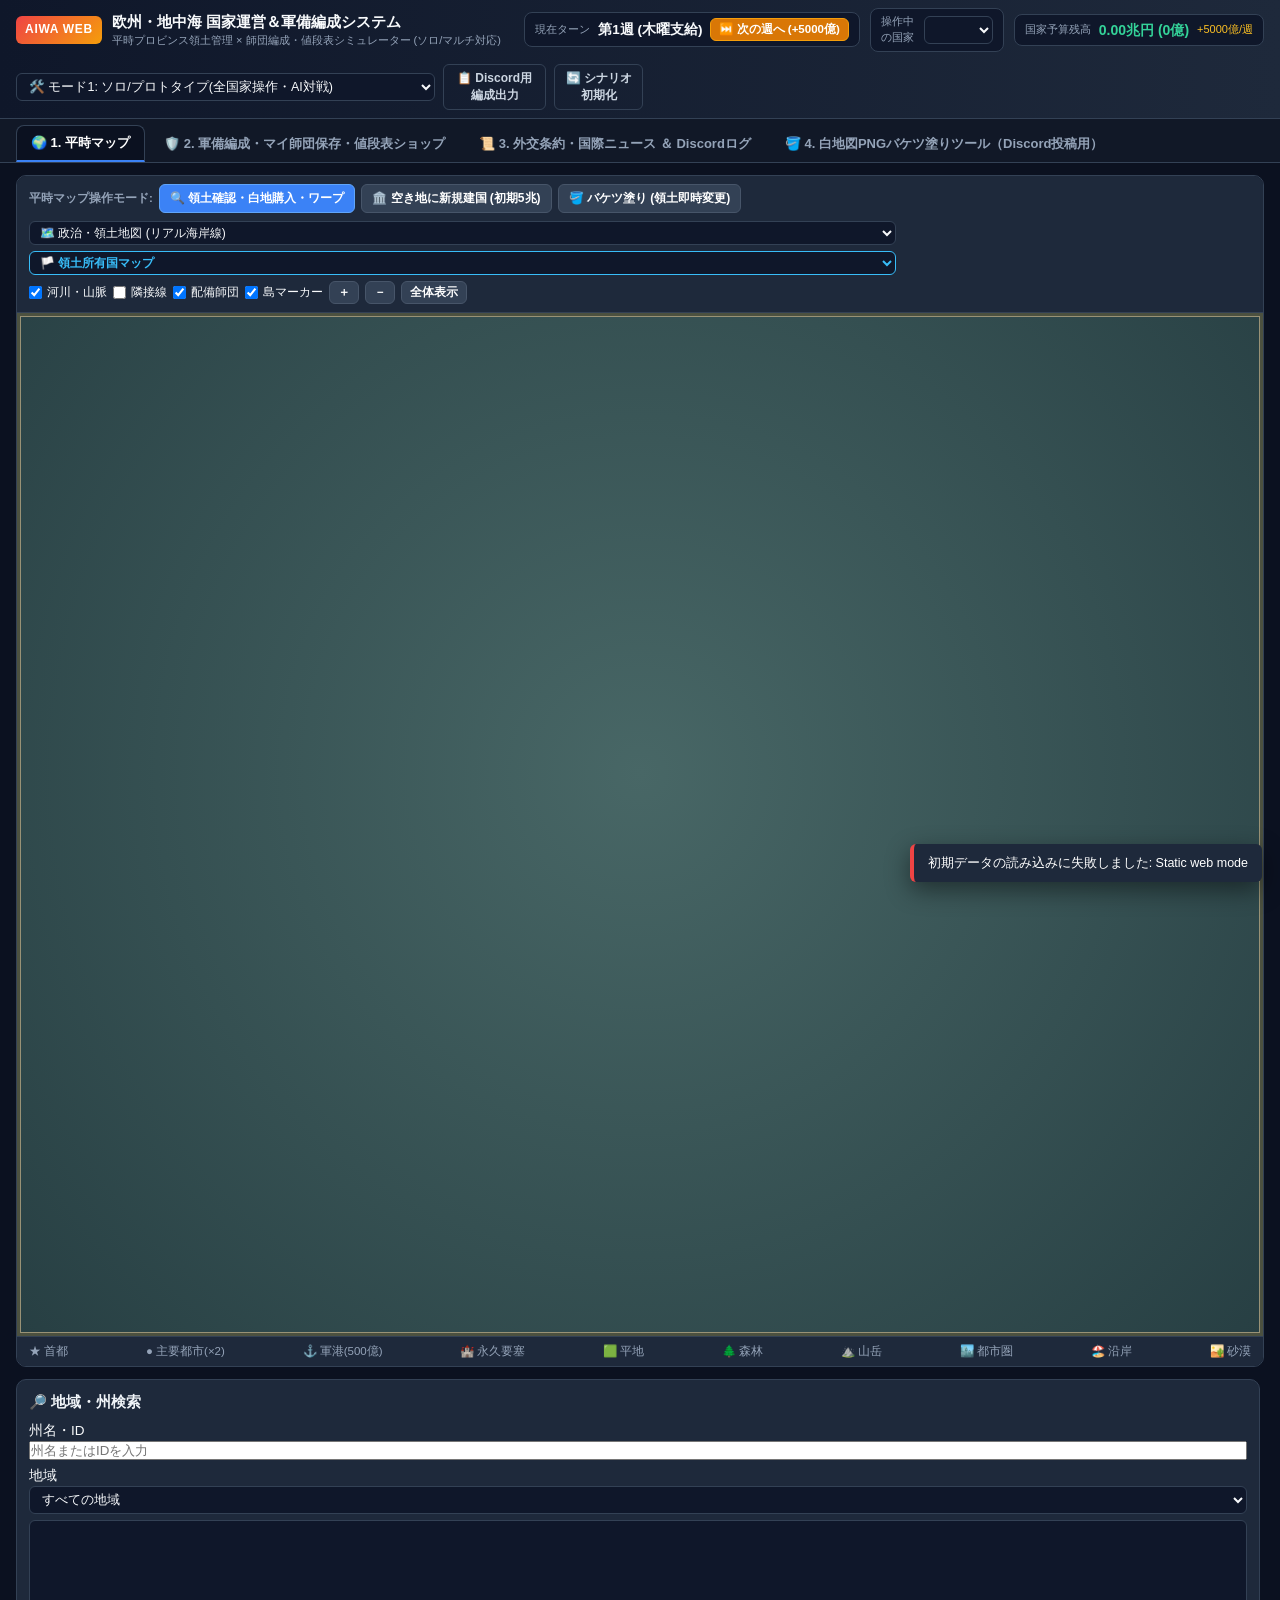
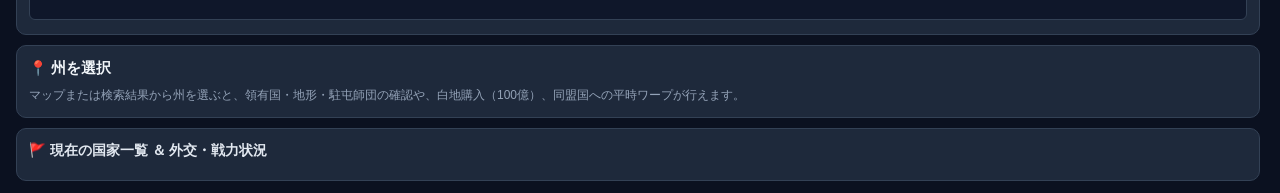
==== commit 8a583c1f: "Update coastal classifications and world map provinces" ====
--- a/static/index.html
+++ b/static/index.html
@@ -4,7 +4,7 @@
   <meta charset="UTF-8" />
   <meta name="viewport" content="width=device-width, initial-scale=1.0" />
   <title>AIWA Web Command — 欧州・地中海 国家運営＆戦術ウォーゲーム</title>
-  <link rel="stylesheet" href="/static/styles.css?v=20261110_europe1914" />
+  <link rel="stylesheet" href="/static/styles.css?v=20261110_region_splits" />
 </head>
 <body>
   <!-- トップヘッダー：国家切替・予算表示・週進行・モード切替 -->
@@ -38,10 +38,6 @@
     </div>
 
     <div class="topbar-right">
-      <select id="select-active-world" class="select-world-dropdown" title="ワールド切替">
-        <option value="world_admin1" selected>🌍 世界マップ (1,527州)</option>
-        <option value="default">🇪🇺 欧州マップ (299州・現行戦役)</option>
-      </select>
       <select id="select-game-mode" class="mode-select" title="まず1(ソロ/検証プロトタイプ) と のちに2(マルチプレイ国別ロック) を切り替え">
         <option value="sandbox">🛠️ モード1: ソロ/プロトタイプ(全国家操作・AI対戦)</option>
         <option value="multiplayer">🌐 モード2: マルチプレイ(国別パスコード保護)</option>
@@ -54,7 +50,7 @@
   <!-- メインナビゲーションタブ（宣戦布告以降の戦時マップは一旦切り離し） -->
   <nav class="main-tabs">
     <button class="tab-btn active" data-tab="tab-peacetime-map">
-      🌍 1. 平時マップ（State / HoI4規模・299州）
+      🌍 1. 平時マップ
     </button>
     <button class="tab-btn tab-war-highlight" data-tab="tab-wartime-map" style="display:none;">
       ⚔️ 戦時マップ（分離型・戦術作戦ボード ＆ AI審判）
@@ -144,14 +140,14 @@
       <!-- 右：選択プロビンス詳細 / 建国フォーム / バケツ塗りパレット -->
       <aside class="side-panel">
         <div class="card state-search">
-          <h2>🔎 地域・州検索（State / HoI4規模・299州）</h2>
+          <h2>🔎 地域・州検索</h2>
           <label>州名・ID <input id="state-search" type="search" placeholder="州名またはIDを入力" /></label>
           <label>地域 <select id="state-region-filter"><option value="">すべての地域</option></select></label>
           <select id="state-search-results" size="5" aria-label="検索結果"></select>
         </div>
         <!-- パネルA: プロビンス詳細＆白地購入＆平時ワープ -->
         <div id="peace-panel-inspect" class="card">
-          <h2 id="prov-detail-title">📍 州を選択（State / HoI4規模・299州）</h2>
+          <h2 id="prov-detail-title">📍 州を選択</h2>
           <div id="prov-detail-body" class="card-body">
             <p class="muted">マップまたは検索結果から州を選ぶと、領有国・地形・駐屯師団の確認や、白地購入（100億）、同盟国への平時ワープが行えます。</p>
           </div>
@@ -697,13 +693,7 @@
       </div>
       <div class="form-grid">
         <button id="btn-reset-world" class="btn btn-primary btn-block" style="background:#0284c7;border-color:#38bdf8;">
-          🌍 シナリオ：世界マップ（全1,527州・世界規模建国）で初期化
-        </button>
-        <button id="btn-reset-aiwa" class="btn btn-primary btn-block">
-          🌍 シナリオ①：AIWA 現行サーバー再現（欧州・地中海15カ国＋条約＋瑞西仏戦争）で初期化
-        </button>
-        <button id="btn-reset-blank" class="btn btn-amber btn-block">
-          🏳️ シナリオ②：完全な白地図から新規スタート（ゼロから建国・ソロ/マルチ用）
+          🌍 シナリオ：世界マップ（全1,531州・世界規模建国）で初期化
         </button>
       </div>
     </div>
@@ -756,9 +746,9 @@
   </div>
 
   <div id="toast-container" class="toast-container"></div>
-  <script src="/static/world_admin1_map.js?v=20261110_europe1914"></script>
-  <script src="/static/realistic_map_data.js"></script>
+  <script src="/static/world_admin1_map.js?v=20261111_gibraltar_large"></script>
+  <script src="/static/realistic_map_data.js?v=20261111_gibraltar_large"></script>
   <script src="/static/standalone_data.js"></script>
-  <script src="/static/app.js?v=20261110_europe1914"></script>
+  <script src="/static/app.js?v=20261111_world_only"></script>
 </body>
 </html>
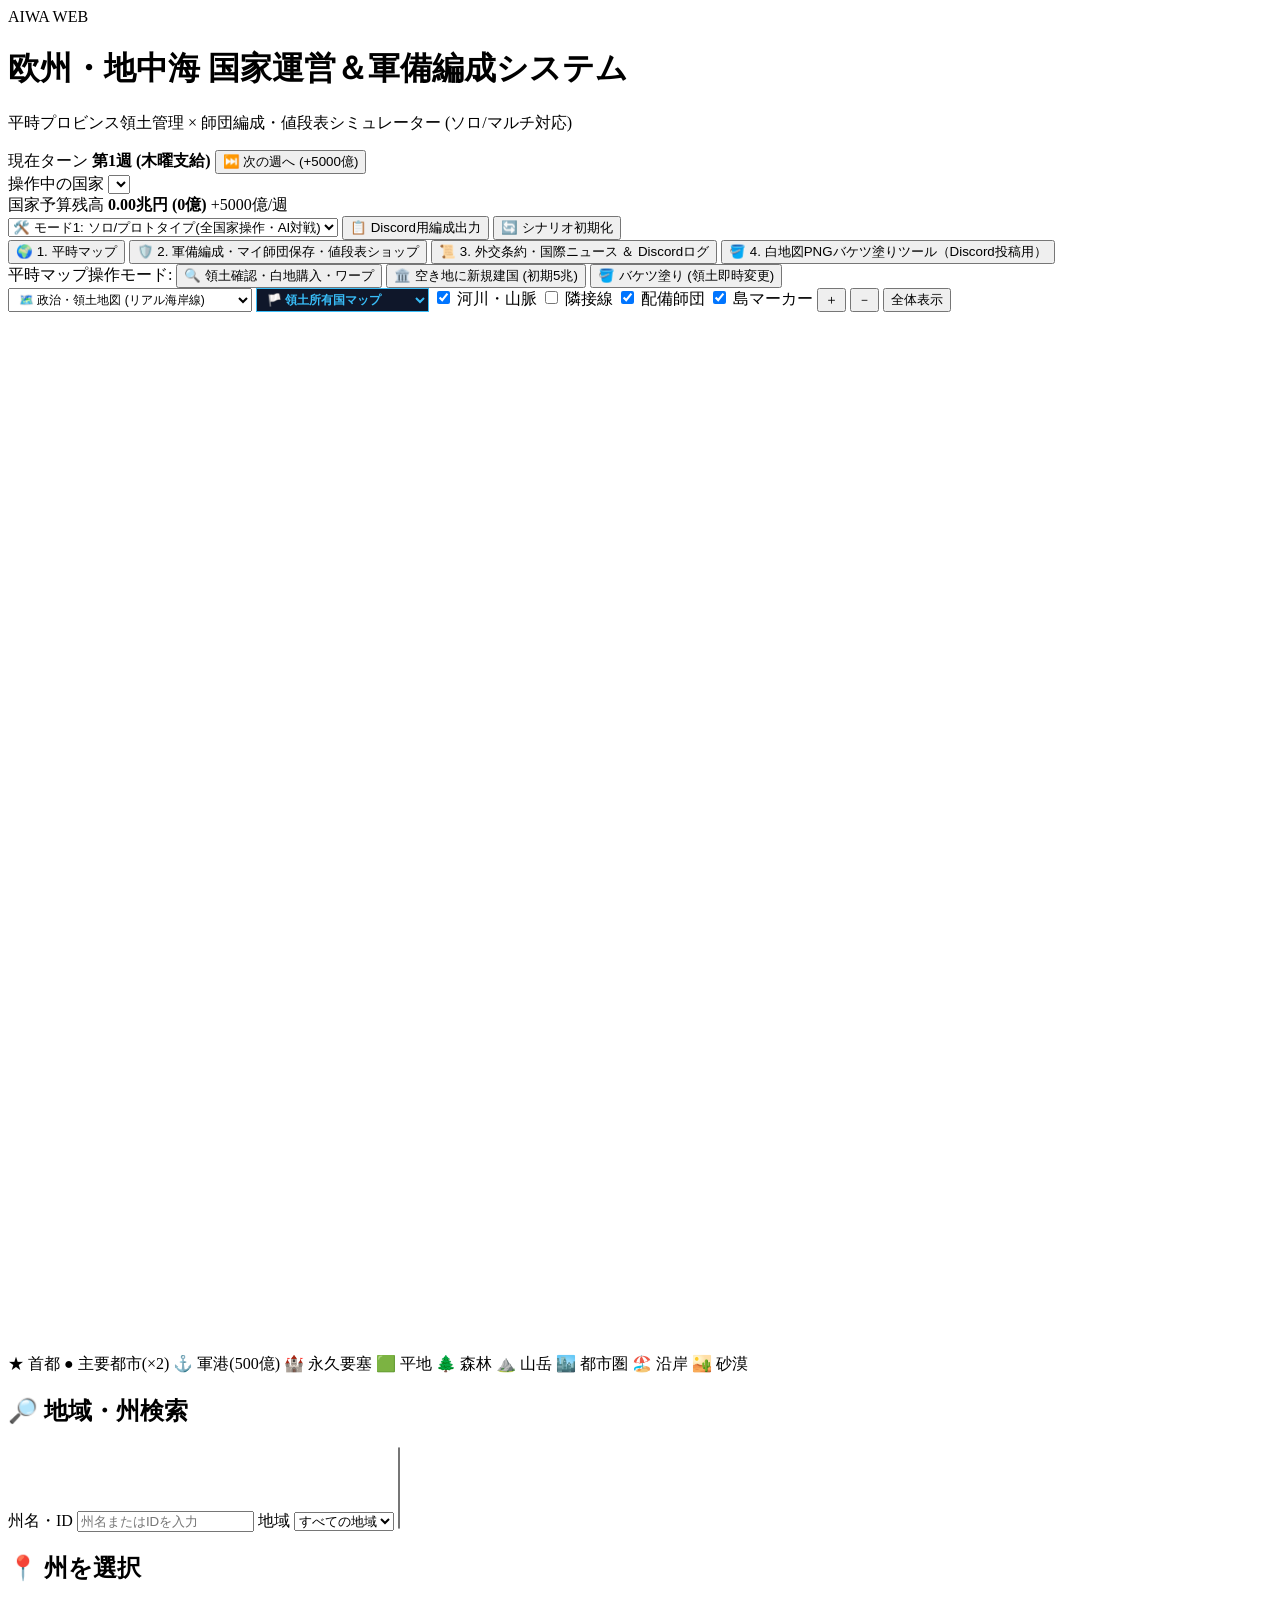
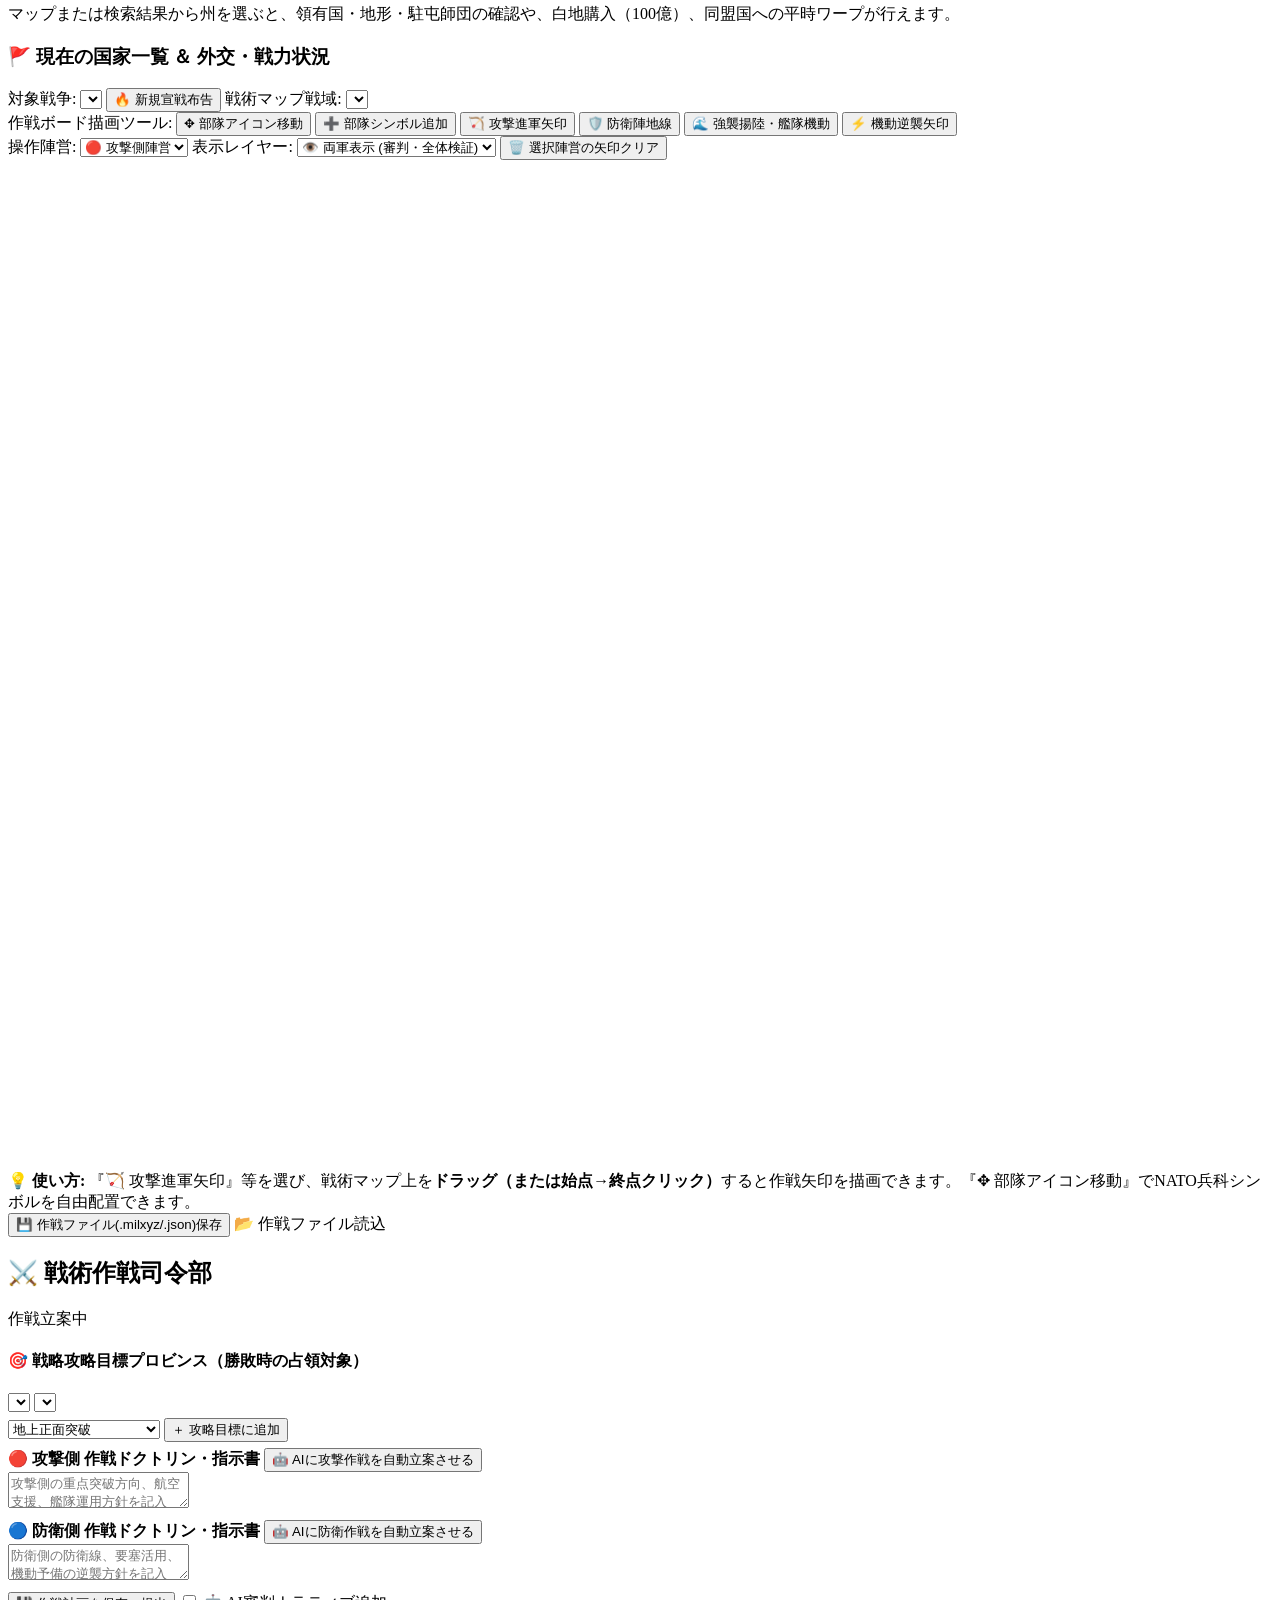
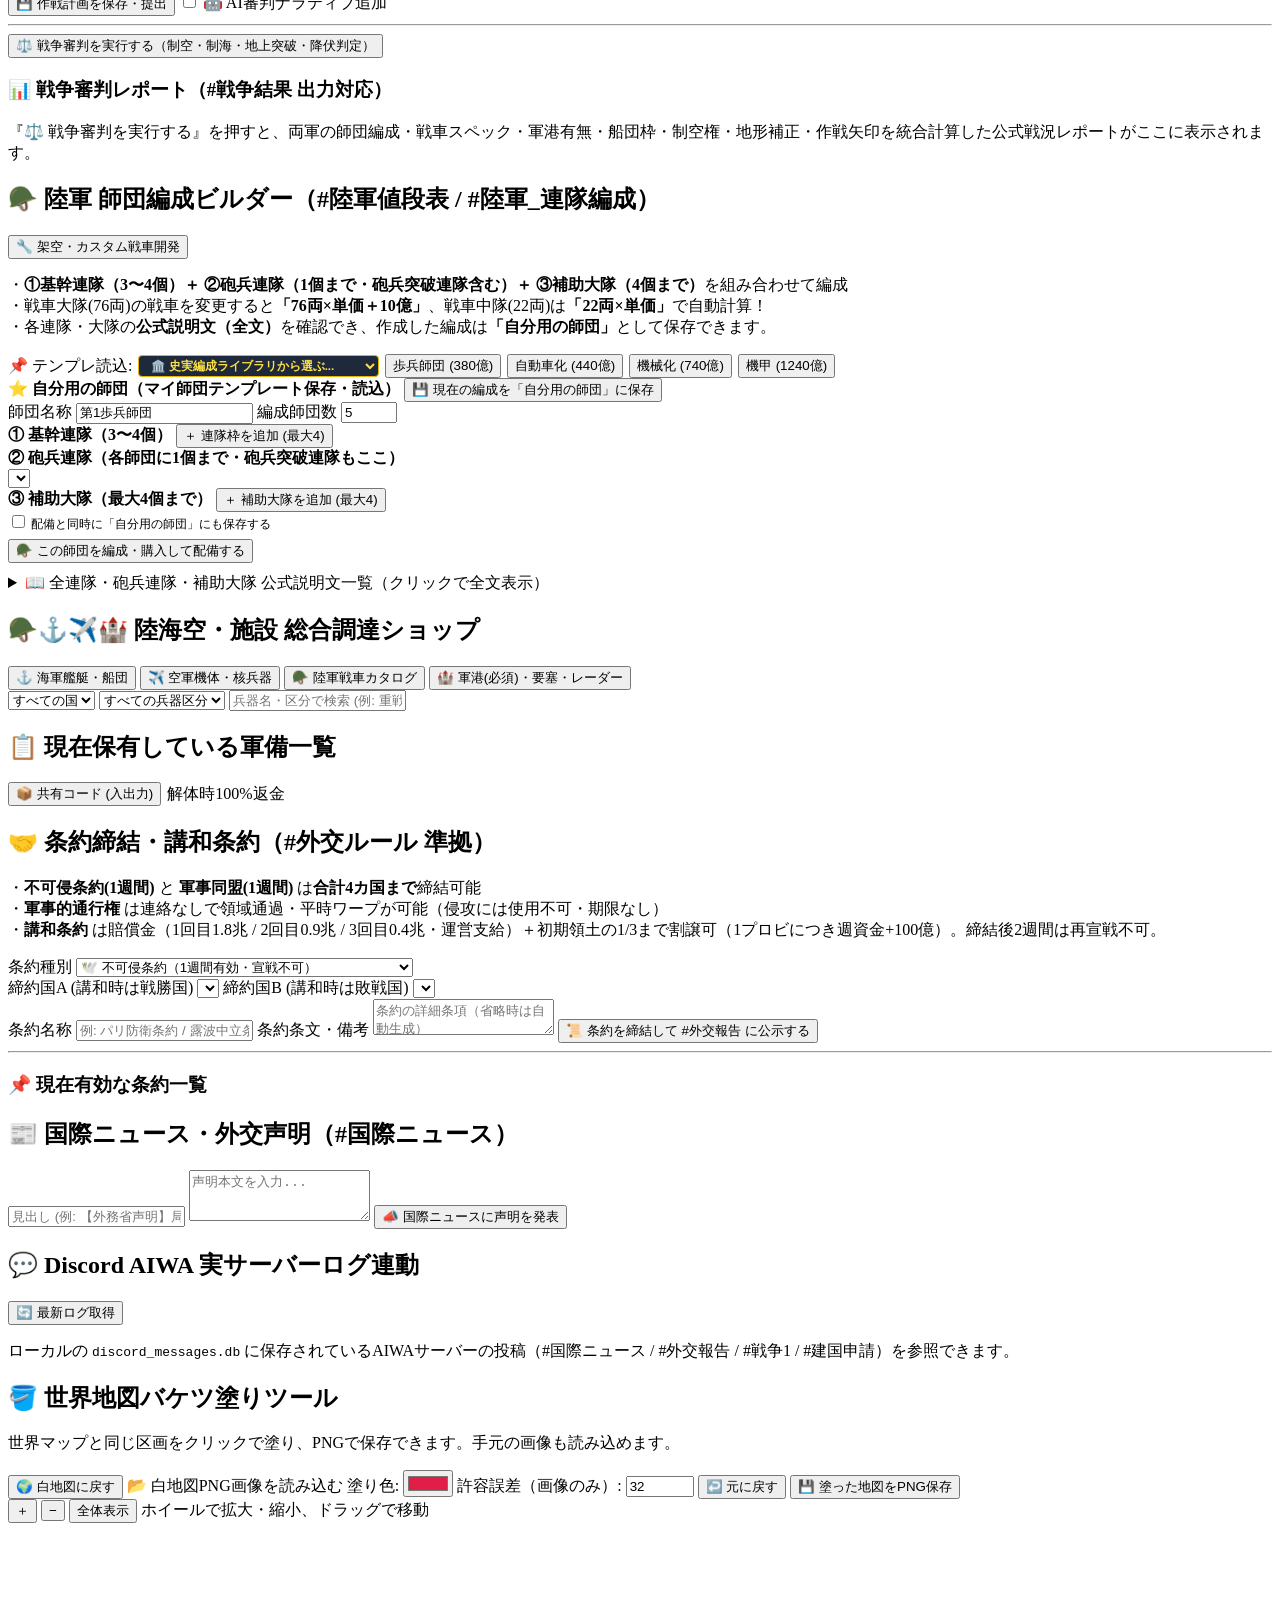
==== commit 665648e2: "feat: GitHub Pages対応（相対パス化・静的ホスティング向けスタンドアロン世界マップ起動・最新データ同期）" ====
--- a/static/index.html
+++ b/static/index.html
@@ -4,7 +4,7 @@
   <meta charset="UTF-8" />
   <meta name="viewport" content="width=device-width, initial-scale=1.0" />
   <title>AIWA Web Command — 欧州・地中海 国家運営＆戦術ウォーゲーム</title>
-  <link rel="stylesheet" href="/static/styles.css?v=20261110_region_splits" />
+  <link rel="stylesheet" href="./static/styles.css?v=20261113_gh_pages" />
 </head>
 <body>
   <!-- トップヘッダー：国家切替・予算表示・週進行・モード切替 -->
@@ -746,9 +746,9 @@
   </div>
 
   <div id="toast-container" class="toast-container"></div>
-  <script src="/static/world_admin1_map.js?v=20261111_gibraltar_large"></script>
-  <script src="/static/realistic_map_data.js?v=20261111_gibraltar_large"></script>
-  <script src="/static/standalone_data.js"></script>
-  <script src="/static/app.js?v=20261111_world_only"></script>
+  <script src="./static/world_admin1_map.js?v=20261113_gh_pages"></script>
+  <script src="./static/realistic_map_data.js?v=20261113_gh_pages"></script>
+  <script src="./static/standalone_data.js?v=20261113_gh_pages"></script>
+  <script src="./static/app.js?v=20261113_gh_pages"></script>
 </body>
 </html>
